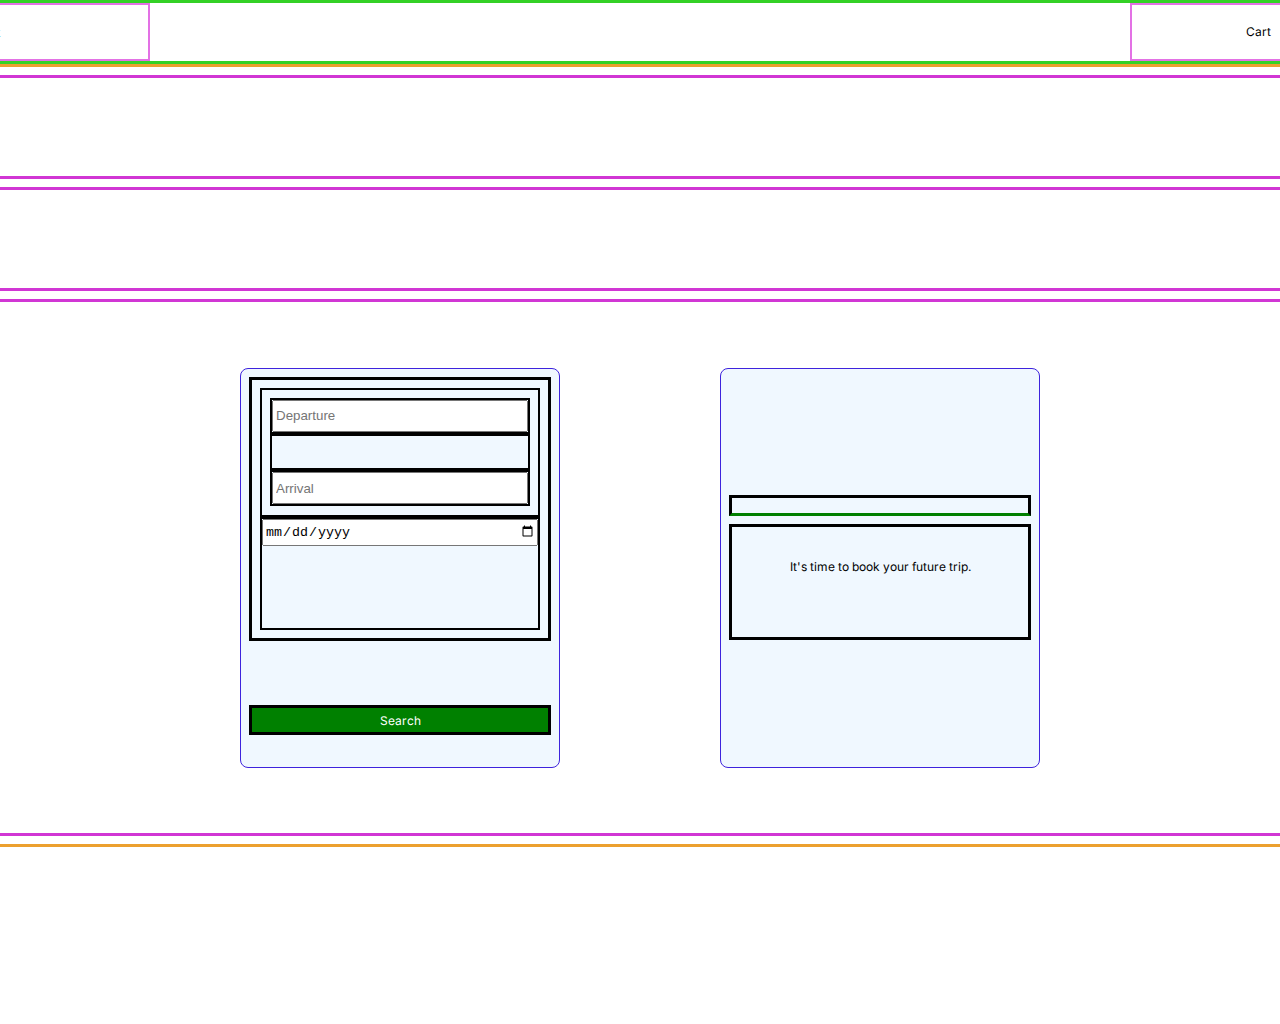
==== index.html @ 66b8ff99 "test" ====
<!DOCTYPE html>
<html>
  <head>
    <meta charset="utf-8" />
    <meta name="viewport" content="initial-scale=1, width=device-width" />

    <link rel="stylesheet" href="./global.css" />
    <link rel="stylesheet" href="./style.css" />
    <link
      rel="stylesheet"
      href="https://fonts.googleapis.com/css2?family=Inter:wght@400&display=swap"
    />
    <title>Homepage</title>
  </head>

  <body>
    <div class="homepage">
      <section class="section">
        <header class="header">
          <div class="logo">
            <a href="index.html">Tickethack</a>
          </div>
          <nav class="menu">
            <ul id="menu-ul">
              <li class="menu-items">
                <a href="cart.html">Cart</a>
              </li>
              <li class="menu-items">
                <a href="bookings.html">Bookings</a>
              </li>
            </ul>
          </nav>
        </header>

        <main class="main" id="main">
          <div class="punchlinebold">
            <div class="explore-the-world">
              <h1>Explore the world effortlessly by train !</h1>
            </div>
          </div>
          <div class="punchlinedetail">
            <div class="compare-and-envoy">
              <h3>
                Compare, book and envoy cheap prices for trains tickets: your
                journey starts on Tickethack.
              </h3>
            </div>
          </div>
          <div class="cardscontainer">
            <div class="cardsearch">
              <div class="searchblock">
                <div class="deparrblock">
                  <div class="depsearch" id="depsearch-from">
                    <input type="text" placeholder="Departure" />
                  </div>
                  <div class="depsearch"></div>
                  <div class="depsearch">
                    <input type="text" placeholder="Arrival" />
                  </div>
                </div>
                <div class="depsearch" id="depsearch-date">
                  <input type="date" placeholder="23/08/2022" />
                </div>
              </div>
              <div class="searchbutton">Search</div>
            </div>
            <div class="cardresult">
              <div class="placeholder" id="placeholder-img">
                <img src="/frontend-hackathon/images/train.png" alt="" />
              </div>
              <div class="placeholder" id="placeholder-txt">
                <p>It's time to book your future trip.</p>
              </div>
            </div>
          </div>
        </main>
      </section>
    </div>
  </body>
</html>
---- global.css ----
body {
    margin: 0;
    line-height: normal;
  }
  
  :root {
    /* fonts */
    --font-inter: Inter;
  
    /* font sizes */
    --font-size-xs: 12px;
  
    /* Colors */
    --color-white: #fff;
    --color-mediumorchid: #d136d4;
    --color-mediumblue: #3e24dd;
    --color-black: #000;
    --color-violet: #e371e5;
    --color-green-logo: #389A85;
  
    /* Gaps */
    --gap-5xs: 8px;
  
    /* Paddings */
    --padding-5xs: 8px;
  }
---- style.css ----
.logo {
  border: 2px solid var(--color-violet);
  background-color: transparent;
  font-family: var(--font-inter);
  font-size: var(--font-size-xs);
  outline: 0;
  width: 227px;
  padding: 0 12px;
  color: var(--color-black);
}
.header,
.logo,
.menu {
  align-self: stretch;
  box-sizing: border-box;
  overflow: hidden;
  flex-shrink: 0;
  display: flex;
  flex-direction: row;
  align-items: center;
  justify-content: space-between;
}
.menu {
  border: 2px solid var(--color-violet);
  background-color: transparent;
  font-family: var(--font-inter);
  font-size: var(--font-size-xs);
  outline: 0;
  width: 227px;
  padding: var(--padding-5xs);
  color: var(--color-black);
}
.header {
  border: 3px solid #34d126;
  height: 64px;
}
.explore-the-world {
  width: 687px;
  position: relative;
  display: inline-block;
  height: 46px;
  flex-shrink: 0;
}
.punchlinebold {
  width: 1424px;
  border: 3px solid var(--color-mediumorchid);
  box-sizing: border-box;
  height: 104px;
  overflow: hidden;
  flex-shrink: 0;
  display: flex;
  flex-direction: column;
  align-items: flex-start;
  justify-content: flex-end;
  padding: 24px 137px;
}
.compare-and-envoy {
  width: 685px;
  position: relative;
  display: inline-block;
  height: 69px;
  flex-shrink: 0;
}
.punchlinedetail {
  width: 1424px;
  border: 3px solid var(--color-mediumorchid);
  box-sizing: border-box;
  height: 104px;
  overflow: hidden;
  flex-shrink: 0;
  display: flex;
  flex-direction: column;
  align-items: flex-start;
  justify-content: flex-start;
  padding: 15px 194px;
  color: var(--color-black);
}
.deparrblock,
.depsearch {
  align-self: stretch;
  flex: 1;
  border: 2px solid var(--color-black);
  overflow: hidden;
}
.depsearch {
  position: relative;
}
.deparrblock {
  display: flex;
  flex-direction: column;
  align-items: center;
  justify-content: space-between;
  padding: var(--padding-5xs);
}
.searchblock,
.searchbutton {
  align-self: stretch;
  border: 3px solid var(--color-black);
  overflow: hidden;
}
.searchblock {
  flex: 1;
  display: flex;
  flex-direction: column;
  align-items: center;
  justify-content: space-between;
  padding: var(--padding-5xs);
}
.searchbutton {
  margin-bottom: 24px;
  position: relative;
  box-sizing: border-box;
  height: 35px;
  flex-shrink: 0;
}
.cardsearch {
  width: 320px;
  border: 1px solid var(--color-mediumblue);
  height: 400px;
  display: flex;
  flex-direction: column;
  align-items: center;
  justify-content: flex-start;
  padding: var(--padding-5xs);
  gap: 64px;
}
.cardresult,
.cardsearch,
.placeholder {
  box-sizing: border-box;
  overflow: hidden;
  flex-shrink: 0;
}
.placeholder {
  align-self: stretch;
  position: relative;
  border: 3px solid var(--color-black);
  height: 116px;
}
.cardresult {
  width: 320px;
  border: 1px solid var(--color-mediumblue);
  height: 400px;
  display: flex;
  flex-direction: column;
  align-items: center;
  justify-content: center;
  padding: var(--padding-5xs);
  gap: var(--gap-5xs);
}
.cardscontainer,
.main {
  align-self: stretch;
  flex: 1;
  padding: var(--padding-5xs);
}
.cardscontainer {
  border: 3px solid var(--color-mediumorchid);
  overflow: hidden;
  display: flex;
  flex-direction: row;
  align-items: center;
  justify-content: center;
  gap: 160px;
}
.main {
  border: 3px solid #eca02e;
  gap: var(--gap-5xs);
  text-align: left;
  font-size: var(--font-size-xs);
  color: var(--color-white);
  font-family: var(--font-inter);
}
.homepage,
.main,
.section {
  overflow: hidden;
  display: flex;
  flex-direction: column;
  align-items: center;
  justify-content: flex-start;
}
.section {
  width: 1440px;
  height: 847px;
  flex-shrink: 0;
}
.homepage {
  width: 100%;
  position: relative;
  background-color: var(--color-white);
  height: 1024px;
}

.main {
  background-image: url("/frontend-hackathon/images/background.jpg");
  background-size: 100%;
}

.punchlinebold {
  align-items: center;
}

.explore-the-world {
  font-size: large;
}

.compare-and-envoy {
  color: white;
  margin-left: 96px;
}

.cardsearch,
.cardresult {
  background-color: aliceblue;
  border-radius: 8px;
}

#placeholder-img {
  max-width: 100%;
  height: auto;
  border-bottom-color: green;
}

#placeholder-img img {
  width: 50%;
  height: auto;
  padding-left: 72px;
}

#placeholder-txt {
  color: black;
  text-align: center;
  padding-top: 20px;
}

.searchbutton {
  padding-top: 5px;
  text-align: center;
  background-color: green;
}

.depsearch input[type="text"] {
  width: 100%;
  height: 100%;
  box-sizing: border-box;
}
.depsearch input[type="date"] {
  width: 100%;
  height: 25%;
  box-sizing: border-box;
}

.deparrblock {
  padding: 0;
}

/* #depsearch-date {
  padding-top: 24px;
}
    border: 2px solid var(--color-violet);
    background-color: transparent;
    font-family: var(--font-inter);
    font-size: var(--font-size-xs);
    outline: 0;
    width: 227px;
    padding: 0 12px;
  } */

.header,
.logo {
  align-self: stretch;
  box-sizing: border-box;
  overflow: hidden;
  flex-shrink: 0;
  display: flex;
  flex-direction: row;
  align-items: center;
  justify-content: space-between;
}

.logo a {
  text-decoration: none;
  color: var(--color-green-logo);
}

.menu {
  align-self: stretch;
  box-sizing: border-box;
  overflow: hidden;
  flex-shrink: 0;
  display: flex;
  flex-direction: row;
  align-items: center;
  justify-content: flex-end;
  border: 2px solid var(--color-violet);
  background-color: transparent;
  font-family: var(--font-inter);
  font-size: var(--font-size-xs);
  outline: 0;
  width: 227px;
  padding: var(--padding-5xs);
  color: var(--color-black);
}

/* mise en forme menu de navigation header */
#menu-ul {
  display: flex; /* Transformation en flexbox */
  padding: 0; /* Suppression des marges internes */
  flex-direction: row;
  justify-content: space-evenly;
}

#menu-ul li {
  list-style-type: none; /* Suppression des puces */
}

#menu-ul a {
  /* display:block;             Transformation en block
    min-width: 120px;             Largeur minimale des liens    */
  margin: 0.5rem; /* Marges externes (1 valeurs = 4 directions) */
  padding: 0.4rem 0; /* Marges internes (2 valeurs = haut/bas et gauche/droite)*/
  text-align: center; /* Centrage du texte */
  color: var(--color-black); /* Couleur du texte */
  text-decoration: none; /* Suppression du soulignement */
}

.header {
  border: 3px solid #34d126;
  height: 64px;
}
.explore-the-world {
  width: 687px;
  position: relative;
  display: inline-block;
  height: 46px;
  flex-shrink: 0;
}
.punchlinebold {
  width: 1424px;
  border: 3px solid var(--color-mediumorchid);
  box-sizing: border-box;
  height: 104px;
  overflow: hidden;
  flex-shrink: 0;
  display: flex;
  flex-direction: column;
  align-items: flex-start;
  justify-content: flex-end;
  padding: 24px 137px;
}
.compare-and-envoy {
  width: 685px;
  position: relative;
  display: inline-block;
  height: 69px;
  flex-shrink: 0;
}
.punchlinedetail {
  width: 1424px;
  border: 3px solid var(--color-mediumorchid);
  box-sizing: border-box;
  height: 104px;
  overflow: hidden;
  flex-shrink: 0;
  display: flex;
  flex-direction: column;
  align-items: flex-start;
  justify-content: flex-start;
  padding: 15px 194px;
  color: var(--color-black);
}
.deparrblock,
.depsearch {
  align-self: stretch;
  flex: 1;
  border: 2px solid var(--color-black);
  overflow: hidden;
}
.depsearch {
  position: relative;
}
.deparrblock {
  display: flex;
  flex-direction: column;
  align-items: center;
  justify-content: space-between;
  padding: var(--padding-5xs);
}
.searchblock,
.searchbutton {
  align-self: stretch;
  border: 3px solid var(--color-black);
  overflow: hidden;
}
.searchblock {
  flex: 1;
  display: flex;
  flex-direction: column;
  align-items: center;
  justify-content: space-between;
  padding: var(--padding-5xs);
}
.searchbutton {
  position: relative;
  box-sizing: border-box;
  height: 30px;
  flex-shrink: 0;
}
.cardsearch {
  width: 320px;
  border: 1px solid var(--color-mediumblue);
  height: 400px;
  display: flex;
  flex-direction: column;
  align-items: center;
  justify-content: flex-start;
  padding: var(--padding-5xs);
  gap: 64px;
}
.cardresult,
.cardsearch,
.placeholder {
  box-sizing: border-box;
  overflow: hidden;
  flex-shrink: 0;
}
.placeholder {
  align-self: stretch;
  position: relative;
  border: 3px solid var(--color-black);
  height: 116px;
}
.cardresult {
  width: 320px;
  border: 1px solid var(--color-mediumblue);
  height: 400px;
  display: flex;
  flex-direction: column;
  align-items: center;
  justify-content: center;
  padding: var(--padding-5xs);
  gap: var(--gap-5xs);
}
.cardscontainer,
.main {
  align-self: stretch;
  flex: 1;
  padding: var(--padding-5xs);
}
.cardscontainer {
  border: 3px solid var(--color-mediumorchid);
  overflow: hidden;
  display: flex;
  flex-direction: row;
  align-items: center;
  justify-content: center;
  gap: 160px;
}
.main {
  border: 3px solid #eca02e;
  gap: var(--gap-5xs);
  text-align: left;
  font-size: var(--font-size-xs);
  color: var(--color-white);
  font-family: var(--font-inter);
}
.homepage,
.main,
.section {
  overflow: hidden;
  display: flex;
  flex-direction: column;
  align-items: center;
  justify-content: flex-start;
}
.section {
  width: 1440px;
  height: 847px;
  flex-shrink: 0;
}
.homepage {
  width: 100%;
  position: relative;
  background-color: var(--color-white);
  height: 1024px;
}
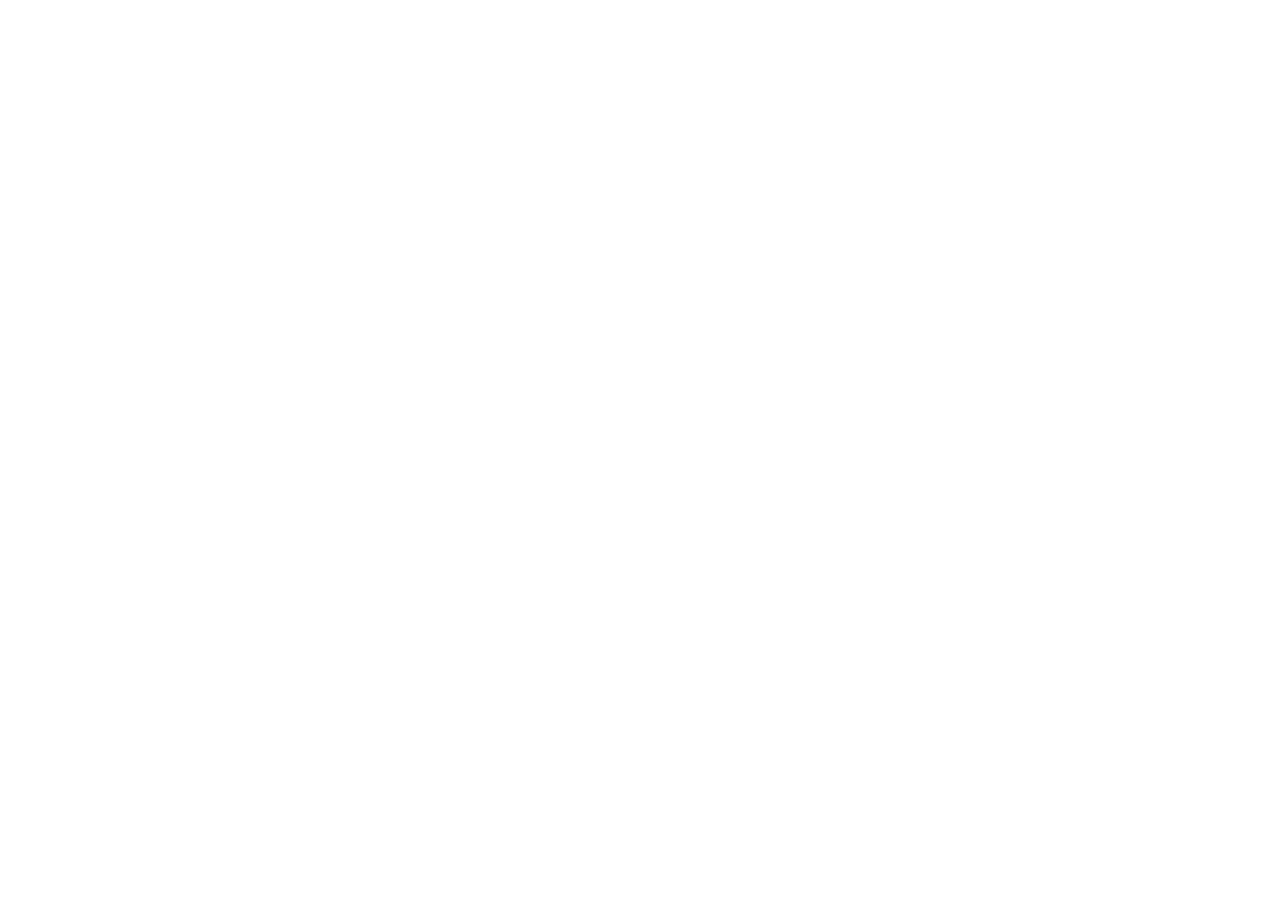
==== commit 6cdce501: "reinit front" ====
--- a/index.html
+++ b/index.html
@@ -1,80 +1,13 @@
 <!DOCTYPE html>
-<html>
-  <head>
-    <meta charset="utf-8" />
-    <meta name="viewport" content="initial-scale=1, width=device-width" />
-
-    <link rel="stylesheet" href="./global.css" />
-    <link rel="stylesheet" href="./style.css" />
-    <link
-      rel="stylesheet"
-      href="https://fonts.googleapis.com/css2?family=Inter:wght@400&display=swap"
-    />
+<html lang="en">
+<head>
+    <meta charset="UTF-8">
+    <meta name="viewport" content="width=device-width, initial-scale=1.0">
+    <link rel="stylesheet" href="global.css">
+    <link rel="stylesheet" href="style.css">
     <title>Homepage</title>
-  </head>
-
-  <body>
-    <div class="homepage">
-      <section class="section">
-        <header class="header">
-          <div class="logo">
-            <a href="index.html">Tickethack</a>
-          </div>
-          <nav class="menu">
-            <ul id="menu-ul">
-              <li class="menu-items">
-                <a href="cart.html">Cart</a>
-              </li>
-              <li class="menu-items">
-                <a href="bookings.html">Bookings</a>
-              </li>
-            </ul>
-          </nav>
-        </header>
-
-        <main class="main" id="main">
-          <div class="punchlinebold">
-            <div class="explore-the-world">
-              <h1>Explore the world effortlessly by train !</h1>
-            </div>
-          </div>
-          <div class="punchlinedetail">
-            <div class="compare-and-envoy">
-              <h3>
-                Compare, book and envoy cheap prices for trains tickets: your
-                journey starts on Tickethack.
-              </h3>
-            </div>
-          </div>
-          <div class="cardscontainer">
-            <div class="cardsearch">
-              <div class="searchblock">
-                <div class="deparrblock">
-                  <div class="depsearch" id="depsearch-from">
-                    <input type="text" placeholder="Departure" />
-                  </div>
-                  <div class="depsearch"></div>
-                  <div class="depsearch">
-                    <input type="text" placeholder="Arrival" />
-                  </div>
-                </div>
-                <div class="depsearch" id="depsearch-date">
-                  <input type="date" placeholder="23/08/2022" />
-                </div>
-              </div>
-              <div class="searchbutton">Search</div>
-            </div>
-            <div class="cardresult">
-              <div class="placeholder" id="placeholder-img">
-                <img src="/frontend-hackathon/images/train.png" alt="" />
-              </div>
-              <div class="placeholder" id="placeholder-txt">
-                <p>It's time to book your future trip.</p>
-              </div>
-            </div>
-          </div>
-        </main>
-      </section>
-    </div>
-  </body>
-</html>
+</head>
+<body>
+    
+</body>
+</html>--- a/global.css
+++ b/global.css
@@ -5,23 +5,24 @@
   
   :root {
     /* fonts */
-    --font-inter: Inter;
+    --font-project: Inter;
   
     /* font sizes */
     --font-size-xs: 12px;
   
     /* Colors */
     --color-white: #fff;
-    --color-mediumorchid: #d136d4;
-    --color-mediumblue: #3e24dd;
-    --color-black: #000;
-    --color-violet: #e371e5;
-    --color-green-logo: #389A85;
+    --color-grey-input-subBckg: #F0F1F2;
+    --color-grey-input-focus: #D9DBDB;
+    --color-blue-input-focus: #405E88;
+    --color-blue-footer: #00153E;
+    --color-green: #469E86;
+    --color-grey-card-bckgd:#F5EEEE;
   
     /* Gaps */
-    --gap-5xs: 8px;
+    /* --gap-5xs: 8px; */
   
     /* Paddings */
-    --padding-5xs: 8px;
+    /* --padding-5xs: 8px; */
   }
   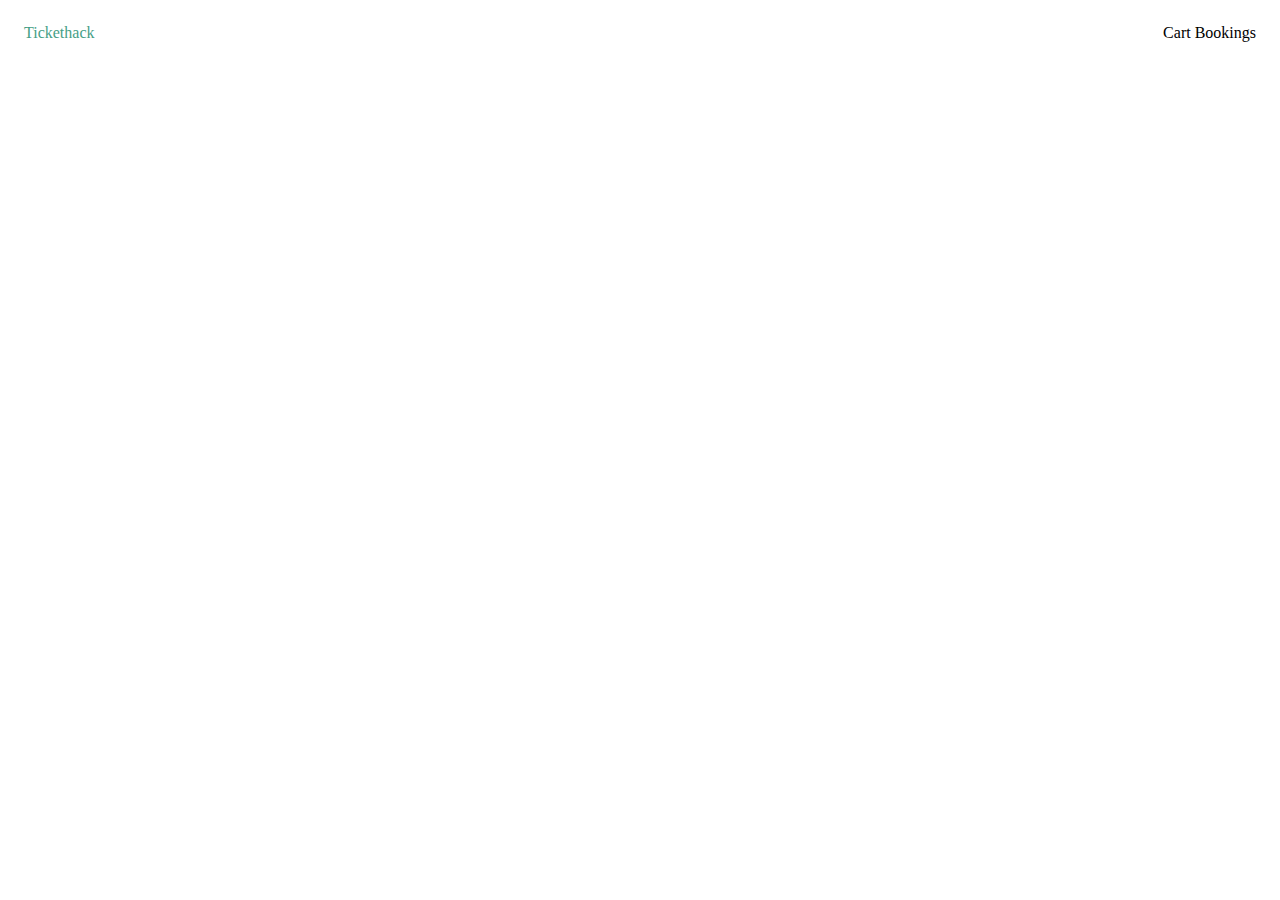
==== commit 0105b503: "no images/ lost files" ====
--- a/index.html
+++ b/index.html
@@ -1,13 +1,21 @@
 <!DOCTYPE html>
 <html lang="en">
-<head>
-    <meta charset="UTF-8">
-    <meta name="viewport" content="width=device-width, initial-scale=1.0">
-    <link rel="stylesheet" href="global.css">
-    <link rel="stylesheet" href="style.css">
+  <head>
+    <meta charset="UTF-8" />
+    <meta name="viewport" content="width=device-width, initial-scale=1.0" />
+    <link rel="stylesheet" href="global.css" />
+    <link rel="stylesheet" href="style.css" />
     <title>Homepage</title>
-</head>
-<body>
-    
-</body>
-</html>+  </head>
+  <body>
+    <header>
+      <div id="logo">
+        <a href="./index.html">Tickethack</a>
+      </div>
+      <div id="link-header">
+        <a href="./cart/cart.html">Cart</a>
+        <a href="./booking/booking.html">Bookings</a>
+      </div>
+    </header>
+  </body>
+</html>
--- a/style.css
+++ b/style.css
@@ -0,0 +1,15 @@
+header {
+  display: flex;
+  justify-content: space-between;
+  padding: 24px;
+}
+
+#logo a {
+  text-decoration: none;
+  color: var(--color-green);
+}
+
+#link-header a {
+  text-decoration: none;
+  color: black;
+}
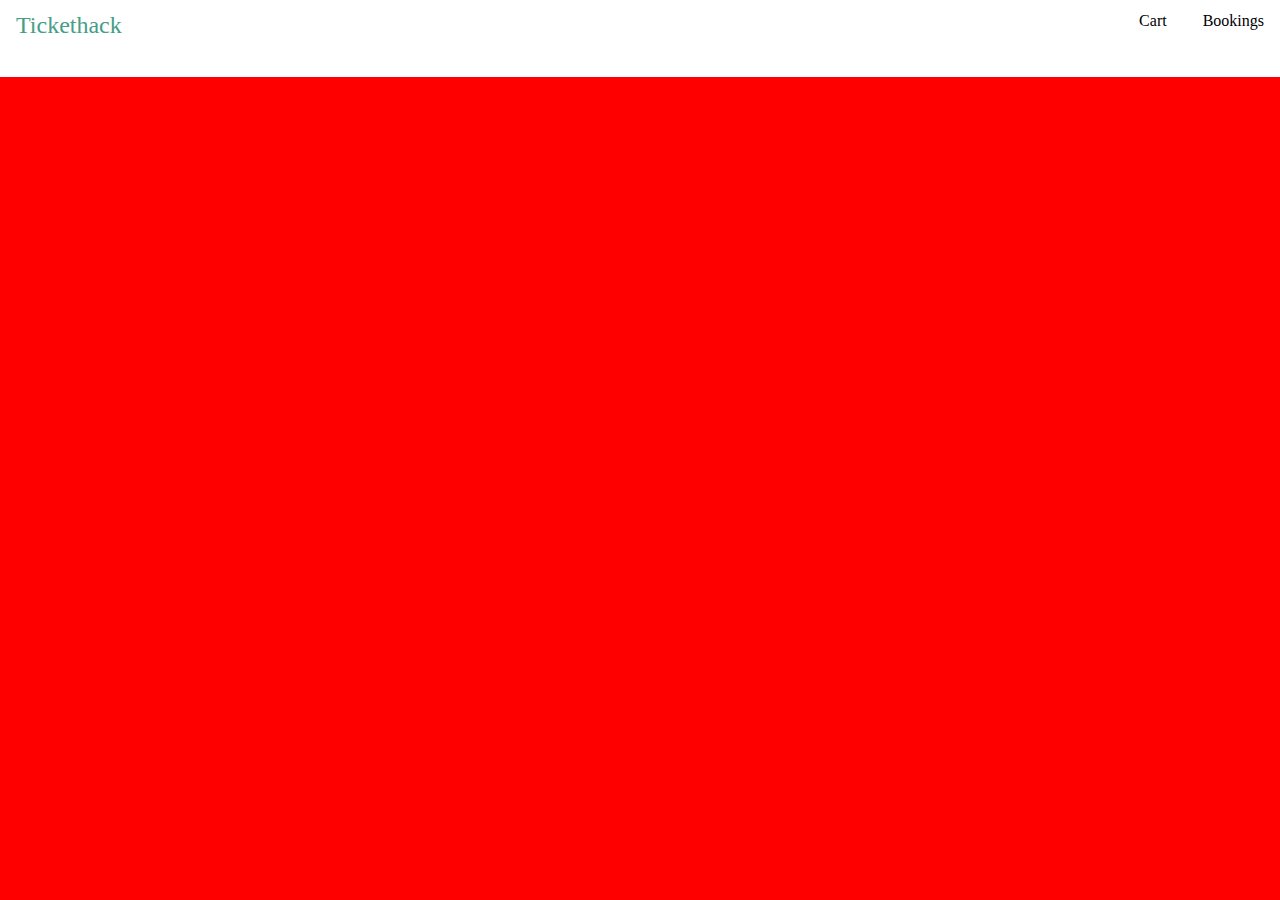
==== commit 022982a0: "header" ====
--- a/index.html
+++ b/index.html
@@ -14,8 +14,9 @@
       </div>
       <div id="link-header">
         <a href="./cart/cart.html">Cart</a>
-        <a href="./booking/booking.html">Bookings</a>
+        <a href="./booking/booking.html" id="booking-link">Bookings</a>
       </div>
     </header>
+    <div id="main"></div>
   </body>
 </html>
--- a/global.css
+++ b/global.css
@@ -1,28 +1,29 @@
 body {
-    margin: 0;
-    line-height: normal;
-  }
-  
-  :root {
-    /* fonts */
-    --font-project: Inter;
-  
-    /* font sizes */
-    --font-size-xs: 12px;
-  
-    /* Colors */
-    --color-white: #fff;
-    --color-grey-input-subBckg: #F0F1F2;
-    --color-grey-input-focus: #D9DBDB;
-    --color-blue-input-focus: #405E88;
-    --color-blue-footer: #00153E;
-    --color-green: #469E86;
-    --color-grey-card-bckgd:#F5EEEE;
-  
-    /* Gaps */
-    /* --gap-5xs: 8px; */
-  
-    /* Paddings */
-    /* --padding-5xs: 8px; */
-  }
-  +  margin: 0;
+  line-height: normal;
+}
+
+:root {
+  /* fonts */
+  --font-project: Inter;
+  --font-logo: Inter;
+
+  /* font sizes */
+  --font-size-xs: 12px;
+  --font-size-xl: 24px;
+
+  /* Colors */
+  --color-white: #fff;
+  --color-grey-input-subBckg: #f0f1f2;
+  --color-grey-input-focus: #d9dbdb;
+  --color-blue-input-focus: #405e88;
+  --color-blue-footer: #00153e;
+  --color-green: #469e86;
+  --color-grey-card-bckgd: #f5eeee;
+
+  /* Gaps */
+  /* --gap-5xs: 8px; */
+
+  /* Paddings */
+  /* --padding-5xs: 8px; */
+}
--- a/style.css
+++ b/style.css
@@ -1,15 +1,44 @@
+body {
+  display: flex;
+  flex-direction: column;
+  height: 100vh; /* 100% de la hauteur de la fenêtre */
+  margin: 0;
+  padding: 0;
+}
+
 header {
   display: flex;
   justify-content: space-between;
-  padding: 24px;
+  height: 8.5%;
+}
+
+#main {
+  flex: 1;
+  background-color: red;
+}
+
+#logo {
+  padding-top: 12px;
+  padding-left: 16px;
 }
 
 #logo a {
   text-decoration: none;
   color: var(--color-green);
+  font-family: var(--font-logo);
+  font-size: var(--font-size-xl);
+}
+
+#link-header {
+  padding-top: 12px;
+  padding-right: 16px;
 }
 
 #link-header a {
   text-decoration: none;
   color: black;
 }
+
+#booking-link {
+  margin-left: 32px;
+}
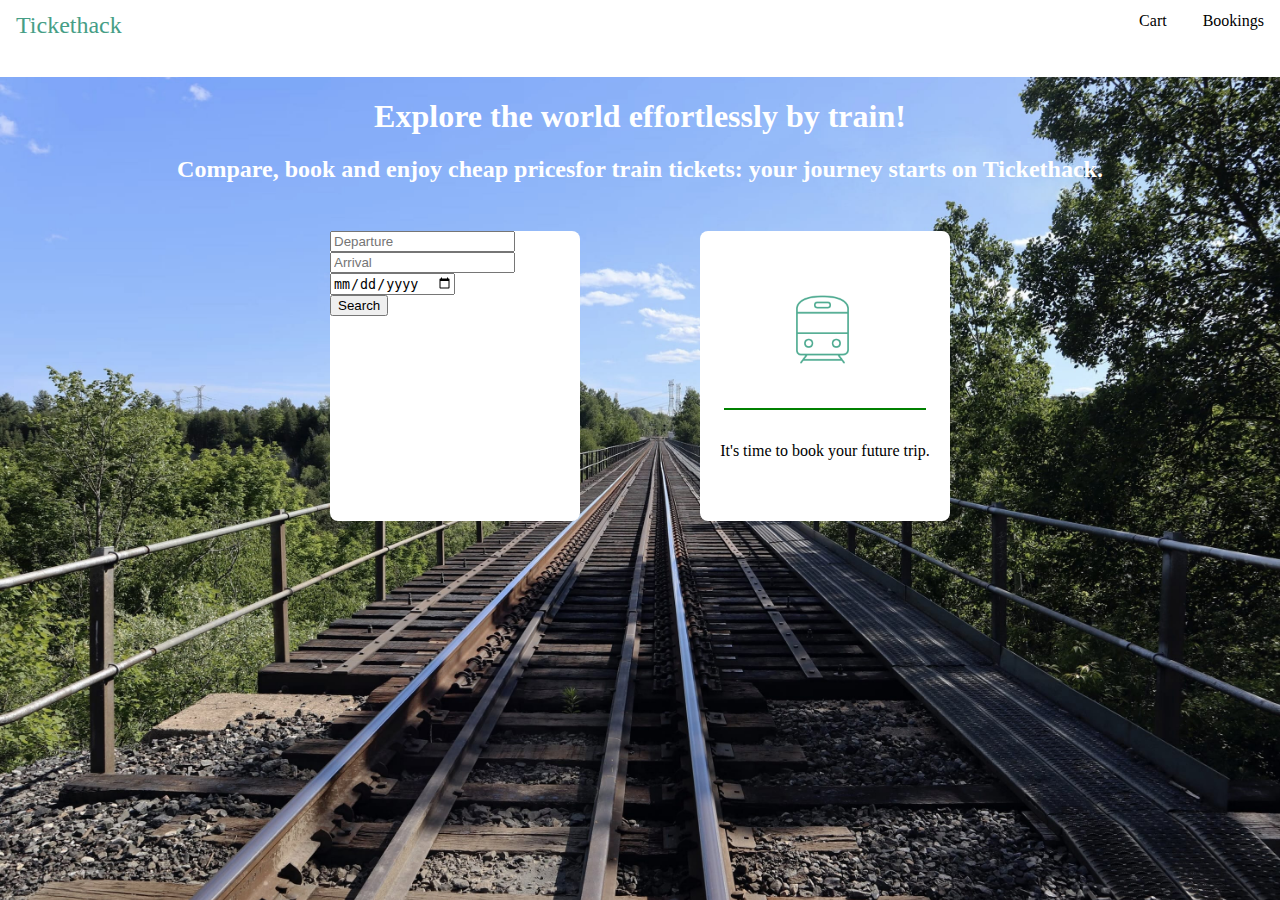
==== commit 44a5f0d3: "page home update" ====
--- a/index.html
+++ b/index.html
@@ -17,6 +17,35 @@
         <a href="./booking/booking.html" id="booking-link">Bookings</a>
       </div>
     </header>
-    <div id="main"></div>
+    <main>
+      <div id="firstText">
+        <h1>Explore the world effortlessly by train!</h1>
+      </div>
+      <div id="secondText">
+        <h2>
+          Compare, book and enjoy cheap pricesfor train tickets: your journey
+          starts on Tickethack.
+        </h2>
+      </div>
+      <div id="blockContainer">
+        <div id="block1">
+          <div id="inputBlock1">
+            <input type="text" id="inputDep" placeholder="Departure" />
+            <input type="text" id="inputArr" placeholder="Arrival" />
+            <input type="date" id="inputDat" />
+          </div>
+          <div id="searchBtn">
+            <button>Search</button>
+          </div>
+        </div>
+        <div id="block2">
+          <div id="picTrain">
+            <img src="./images/train.png" alt="" srcset="" />
+          </div>
+          <hr />
+          <div id="txtBlock2">It's time to book your future trip.</div>
+        </div>
+      </div>
+    </main>
   </body>
 </html>
--- a/style.css
+++ b/style.css
@@ -12,9 +12,9 @@
   height: 8.5%;
 }
 
-#main {
+main {
   flex: 1;
-  background-color: red;
+  background: url("./images/background.jpg") center/cover no-repeat;
 }
 
 #logo {
@@ -42,3 +42,52 @@
 #booking-link {
   margin-left: 32px;
 }
+
+#firstText {
+  text-align: center;
+  color: white;
+}
+
+#secondText {
+  text-align: center;
+  color: white;
+}
+
+#blockContainer {
+  display: flex;
+  margin-left: 330px;
+  margin-top: 48px;
+  gap: 120px; /* Ajoute un espace de 20 pixels entre les blocs */
+}
+
+#block1,
+#block2 {
+  width: 250px; /* Largeur du carré */
+  height: 290px; /* Hauteur du carré */
+  background-color: white;
+  border-radius: 8px;
+  display: flex;
+  flex-direction: column;
+}
+
+#picTrain {
+  align-items: center;
+  margin-left: 80px;
+  margin-top: 56px;
+}
+
+#picTrain img {
+  width: 50%; /* Ajustez le pourcentage selon vos besoins */
+  height: auto;
+}
+
+#txtBlock2 {
+  text-align: center;
+}
+
+#block2 hr {
+  width: 80%;
+  border: 1px solid green;
+  margin-top: 32px;
+  margin-bottom: 32px;
+}
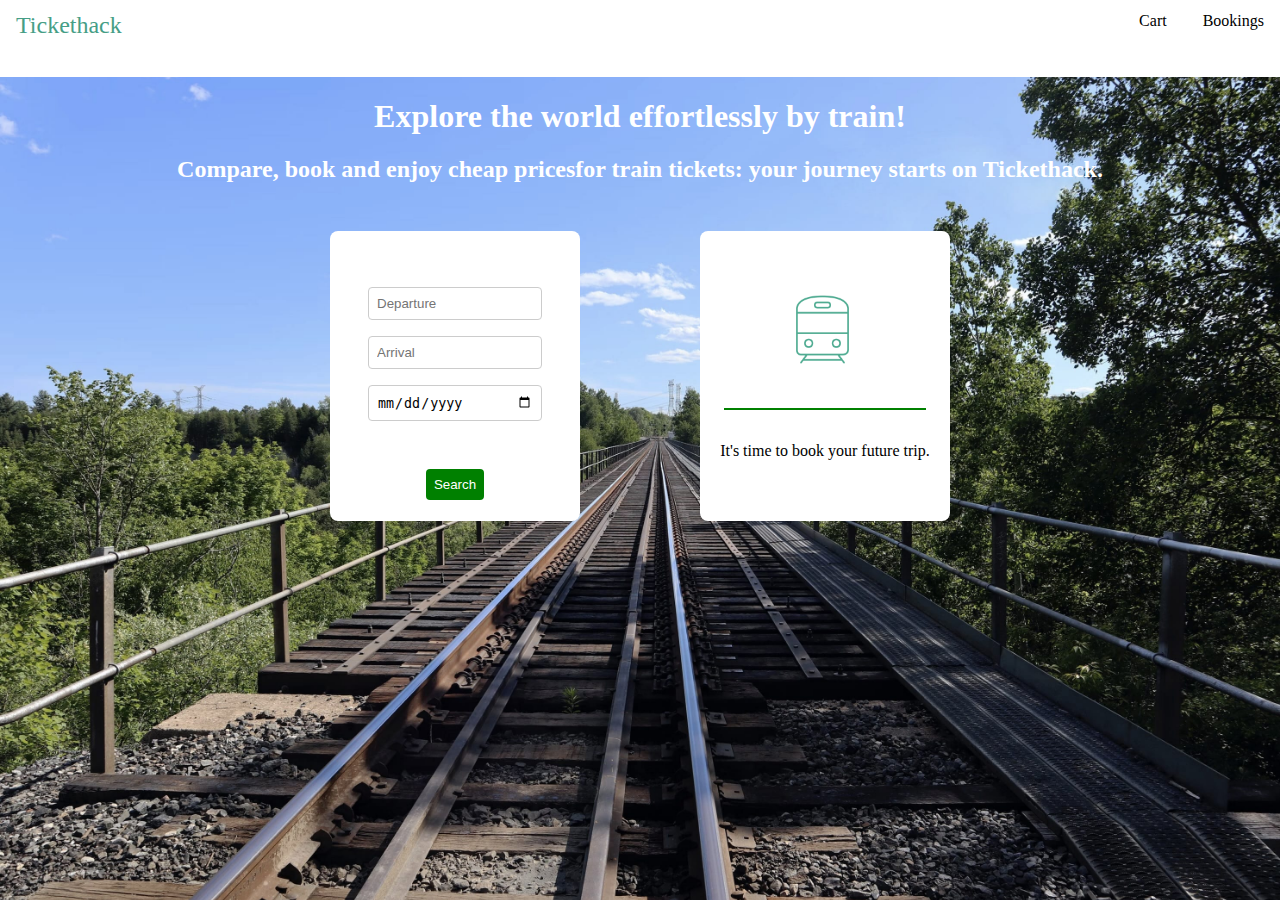
==== commit 3b1fad70: "MAJ script frontEnd liste + CSS + HTML" ====
--- a/index.html
+++ b/index.html
@@ -5,6 +5,7 @@
     <meta name="viewport" content="width=device-width, initial-scale=1.0" />
     <link rel="stylesheet" href="global.css" />
     <link rel="stylesheet" href="style.css" />
+    <script src="script.js" defer></script>
     <title>Homepage</title>
   </head>
   <body>
@@ -34,8 +35,8 @@
             <input type="text" id="inputArr" placeholder="Arrival" />
             <input type="date" id="inputDat" />
           </div>
-          <div id="searchBtn">
-            <button>Search</button>
+          <div id="search">
+            <button id="searchBtn">Search</button>
           </div>
         </div>
         <div id="block2">
@@ -44,6 +45,7 @@
           </div>
           <hr />
           <div id="txtBlock2">It's time to book your future trip.</div>
+          </div>
         </div>
       </div>
     </main>
--- a/style.css
+++ b/style.css
@@ -91,3 +91,72 @@
   margin-top: 32px;
   margin-bottom: 32px;
 }
+
+#block1 {
+  width: 250px;
+  height: 290px;
+  background-color: white;
+  border-radius: 8px;
+  display: flex;
+  flex-direction: column;
+  align-items: center; /* Centrer le contenu horizontalement */
+}
+
+#inputBlock1 {
+  margin-top: 56px;
+  display: flex;
+  flex-direction: column;
+  align-items: center; /* Centrer le contenu horizontalement */
+}
+
+#inputBlock1 input {
+  margin-bottom: 16px;
+  padding: 8px;
+  border: 1px solid #ccc;
+  border-radius: 4px;
+  width: 80%;
+}
+
+#search {
+  margin-top: 32px;
+}
+
+#searchBtn {
+  padding: 8px;
+  background-color: green;
+  color: white;
+  border: none;
+  border-radius: 4px;
+  cursor: pointer;
+}
+
+#searchBtn:hover {
+  background-color: darkgreen;
+}
+
+.tripRes{
+    display: flex;
+    flex-direction: row;
+    justify-content: space-between;
+    background-color: var(--color-grey-card-bckgd);
+    padding: 2px;
+}
+
+.btnBook{
+    background-color: var(--color-green);
+    border: none;
+    outline: none;
+    border-radius: 4px;
+    color:var(--color-white);
+    padding: 4;
+    /* margin: 2; */
+    cursor: pointer;
+}
+
+.tripResContainerDyn{
+    padding-top: 16px;
+    padding-left:8px;
+    padding-right:8px;
+    gap: 8px;
+    overflow:auto;
+}
